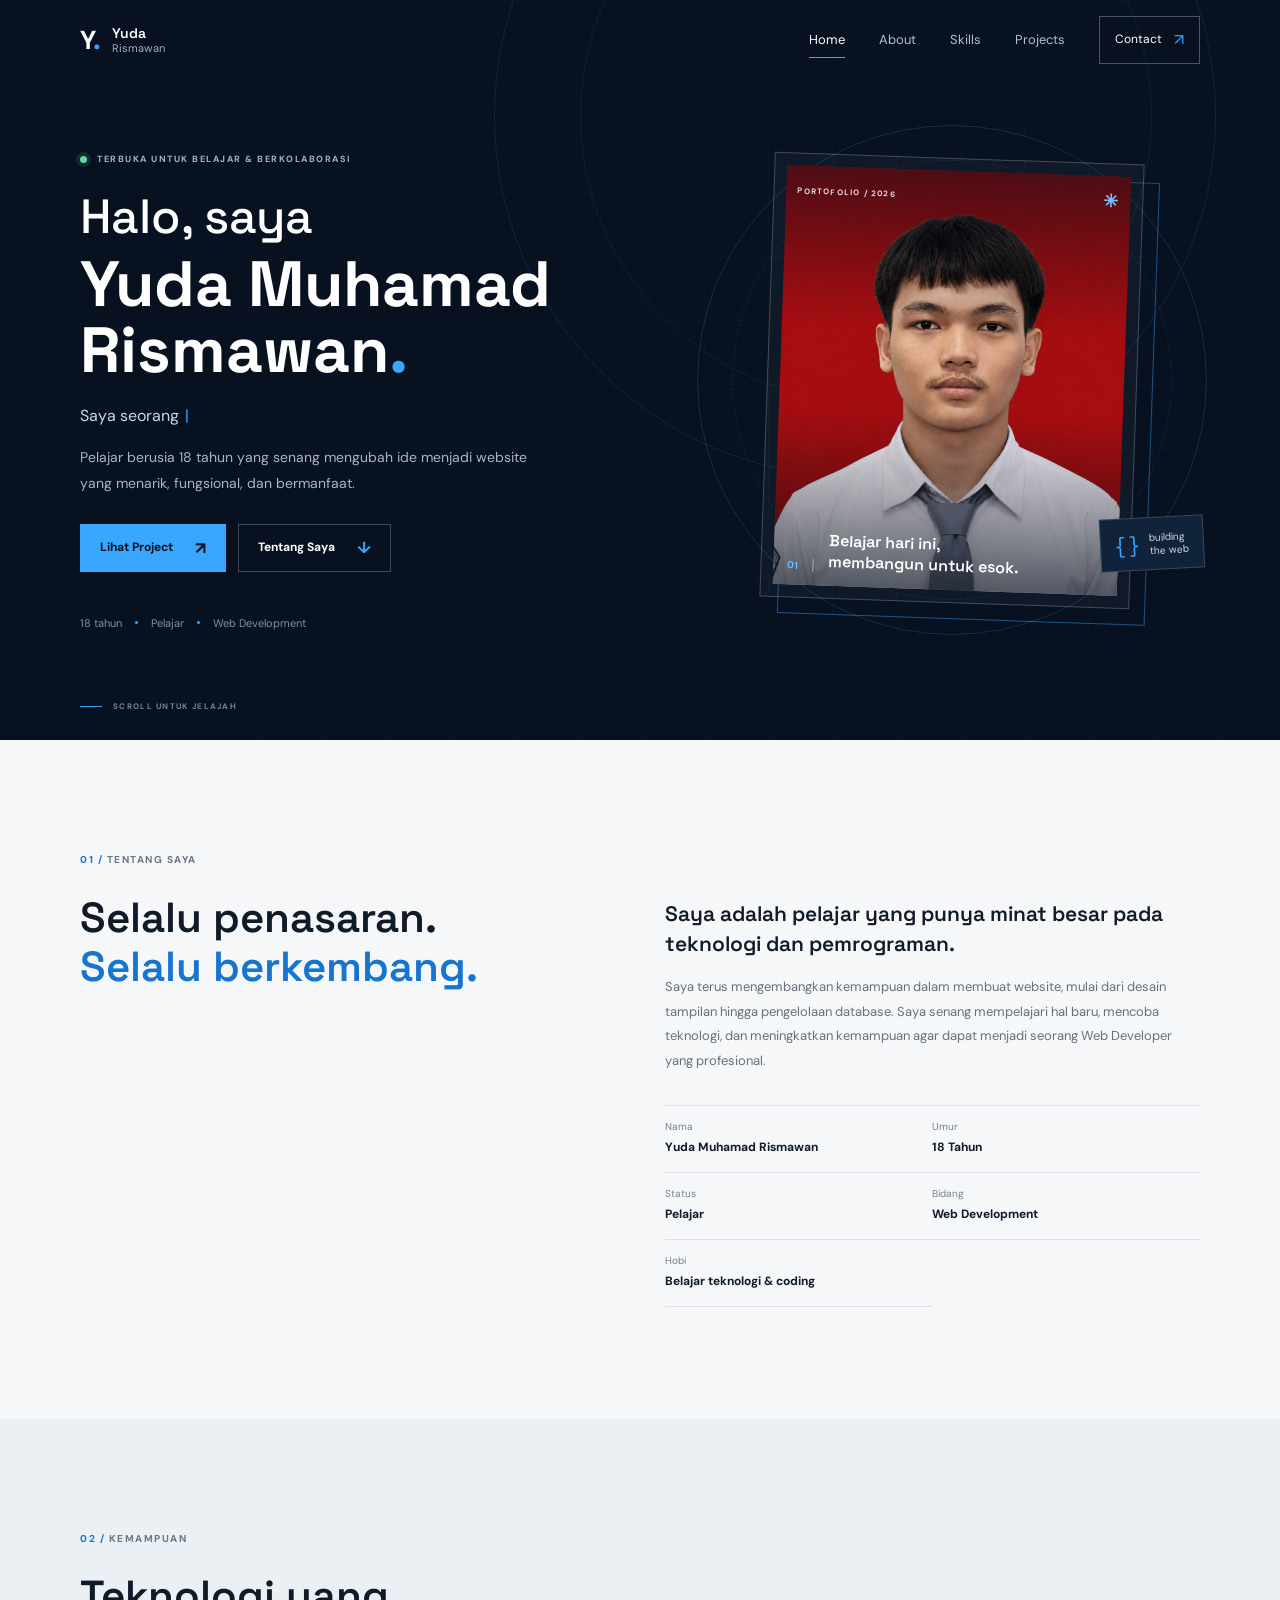
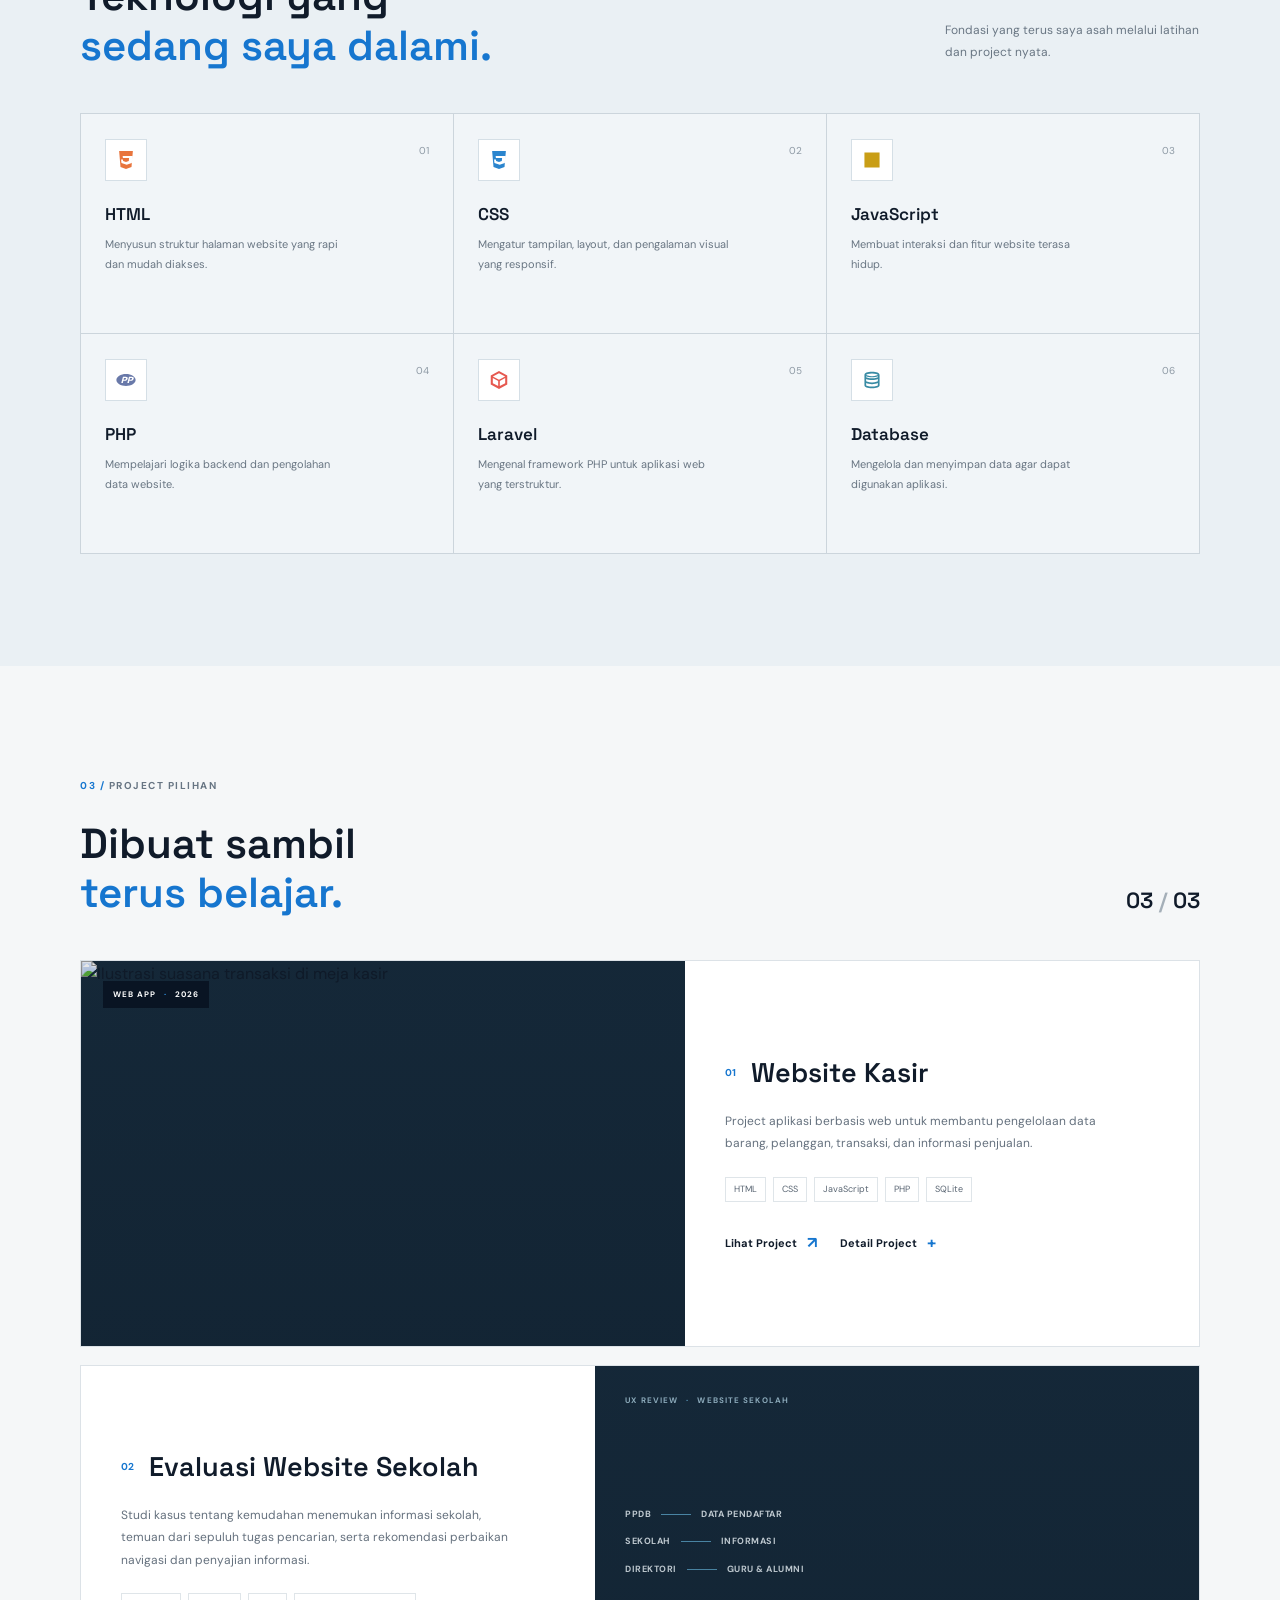
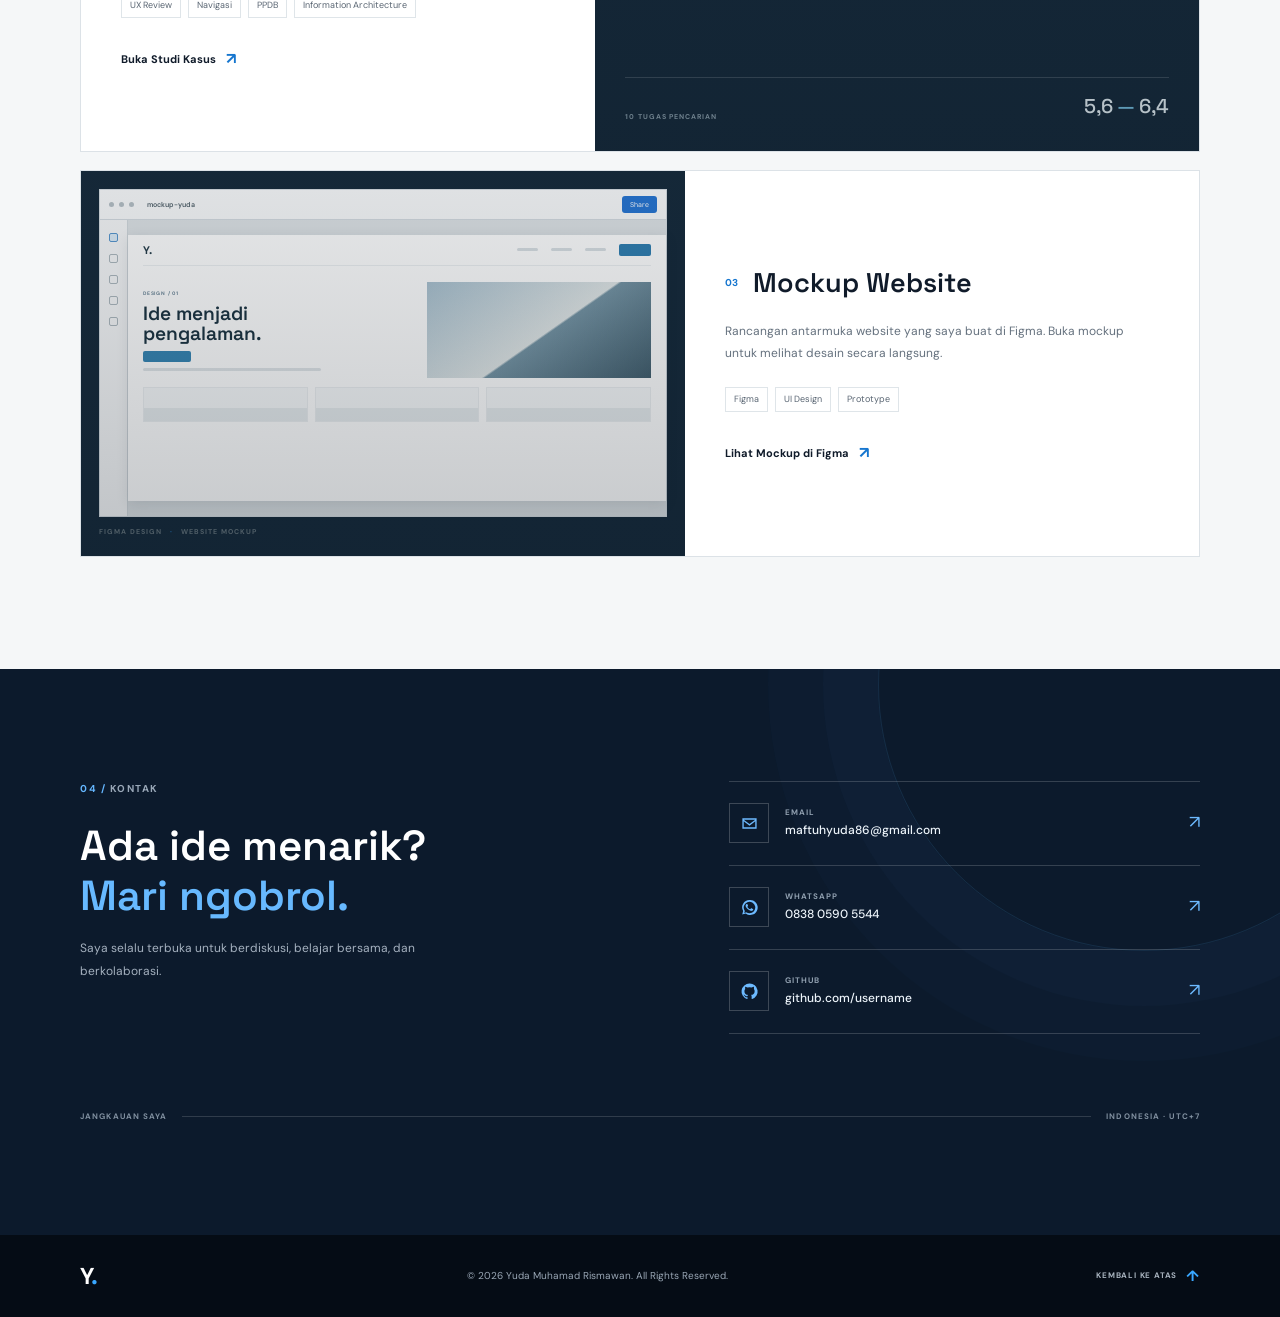
==== index.html @ b93cf432 "Add files via upload" ====
<!doctype html>
<html lang="id">
<head>
  <meta charset="utf-8">
  <meta name="viewport" content="width=device-width, initial-scale=1">
  <meta name="theme-color" content="#07111f">
  <meta name="description" content="Portofolio Yuda Muhamad Rismawan, pelajar dan junior web developer yang sedang berkembang di bidang web development.">
  <title>Yuda Muhamad Rismawan — Junior Web Developer</title>
  <link rel="preconnect" href="https://fonts.googleapis.com">
  <link rel="preconnect" href="https://fonts.gstatic.com" crossorigin>
  <link href="https://fonts.googleapis.com/css2?family=DM+Sans:wght@400;500;600;700&family=Space+Grotesk:wght@400;500;600;700&display=swap" rel="stylesheet">
  <link rel="stylesheet" href="style.css">
  <script src="script.js" defer></script>
</head>
<body>
  <header class="site-header" id="top">
    <nav class="nav shell" aria-label="Navigasi utama">
      <a class="brand" href="#home" aria-label="Yuda, ke halaman Home">
        <span class="brand-mark">Y<span>.</span></span>
        <span class="brand-name">Yuda<span>Rismawan</span></span>
      </a>
      <button class="menu-toggle" type="button" aria-label="Buka menu navigasi" aria-expanded="false" aria-controls="nav-links">
        <span></span><span></span>
      </button>
      <div class="nav-links" id="nav-links">
        <a class="nav-link is-active" href="#home">Home</a>
        <a class="nav-link" href="#about">About</a>
        <a class="nav-link" href="#skills">Skills</a>
        <a class="nav-link" href="#projects">Projects</a>
        <a class="nav-contact" href="#contact">Contact <span aria-hidden="true">↗</span></a>
      </div>
    </nav>
  </header>

  <main>
    <section class="hero" id="home" aria-labelledby="hero-title">
      <div class="hero-grid" aria-hidden="true"></div>
      <div class="hero-inner shell">
        <div class="hero-copy" data-reveal>
          <p class="eyebrow hero-eyebrow"><span class="availability-dot"></span> TERBUKA UNTUK BELAJAR & BERKOLABORASI</p>
          <h1 id="hero-title">Halo, saya<br><span class="hero-name">Yuda Muhamad<br>Rismawan<span class="name-period">.</span></span></h1>
          <p class="hero-role"><span class="role-prefix">Saya seorang</span> <span class="typed-role" aria-live="polite">Student</span><span class="typing-cursor" aria-hidden="true">|</span></p>
          <p class="hero-description">Pelajar berusia 18 tahun yang senang mengubah ide menjadi website yang menarik, fungsional, dan bermanfaat.</p>
          <div class="hero-actions">
            <a class="button button-primary" href="#projects">Lihat Project <span aria-hidden="true">↗</span></a>
            <a class="button button-quiet" href="#about">Tentang Saya <span aria-hidden="true">↓</span></a>
          </div>
          <div class="hero-meta">
            <span>18 tahun</span><span class="meta-divider"></span><span>Pelajar</span><span class="meta-divider"></span><span>Web Development</span>
          </div>
        </div>
        <div class="hero-visual" data-reveal data-reveal-delay="150">
          <div class="portrait-frame">
            <div class="portrait-topline"><span>PORTOFOLIO / 2026</span><span class="portrait-cross" aria-hidden="true">✳</span></div>
            <img class="portrait-image" src="ftoporto.jpeg" alt="Foto Yuda Muhamad Rismawan" fetchpriority="high">
            <div class="portrait-caption"><span class="caption-index">01</span><span>Belajar hari ini,<br>membangun untuk esok.</span></div>
          </div>
          <div class="floating-label"><span class="label-icon" aria-hidden="true">{ }</span><span>building<br>the web</span></div>
          <div class="visual-orbit orbit-one" aria-hidden="true"></div>
          <div class="visual-orbit orbit-two" aria-hidden="true"></div>
        </div>
      </div>
      <a class="scroll-cue" href="#about"><span></span> SCROLL UNTUK JELAJAH</a>
    </section>

    <section class="about section-pad" id="about" aria-labelledby="about-title">
      <div class="shell about-layout">
        <div class="section-heading" data-reveal>
          <p class="eyebrow"><span class="section-index">01 /</span> TENTANG SAYA</p>
          <h2 id="about-title">Selalu penasaran.<br><span>Selalu berkembang.</span></h2>
        </div>
        <div class="about-content" data-reveal data-reveal-delay="100">
          <p class="about-lead">Saya adalah pelajar yang punya minat besar pada teknologi dan pemrograman.</p>
          <p class="body-copy">Saya terus mengembangkan kemampuan dalam membuat website, mulai dari desain tampilan hingga pengelolaan database. Saya senang mempelajari hal baru, mencoba teknologi, dan meningkatkan kemampuan agar dapat menjadi seorang Web Developer yang profesional.</p>
          <dl class="profile-facts">
            <div><dt>Nama</dt><dd>Yuda Muhamad Rismawan</dd></div>
            <div><dt>Umur</dt><dd>18 Tahun</dd></div>
            <div><dt>Status</dt><dd>Pelajar</dd></div>
            <div><dt>Bidang</dt><dd>Web Development</dd></div>
            <div><dt>Hobi</dt><dd>Belajar teknologi &amp; coding</dd></div>
          </dl>
        </div>
      </div>
    </section>

    <section class="skills section-pad" id="skills" aria-labelledby="skills-title">
      <div class="shell">
        <div class="section-heading skills-heading" data-reveal>
          <div>
            <p class="eyebrow"><span class="section-index">02 /</span> KEMAMPUAN</p>
            <h2 id="skills-title">Teknologi yang<br><span>sedang saya dalami.</span></h2>
          </div>
          <p class="heading-aside">Fondasi yang terus saya asah melalui latihan dan project nyata.</p>
        </div>
        <div class="skills-grid">
          <article class="skill-item" data-reveal>
            <span class="skill-icon icon-html" aria-hidden="true"><svg viewBox="0 0 32 32"><path d="M6 3h20l-2 23-8 3-8-3L6 3Zm5 6 .5 4h9l-.4 4.5-4.1 1.4-4.2-1.4-.3-2.3H8.8l.6 5.3 7.6 2.5 7.4-2.5L25.5 10H11Z"/></svg></span>
            <span class="skill-number">01</span><h3>HTML</h3><p>Menyusun struktur halaman website yang rapi dan mudah diakses.</p>
          </article>
          <article class="skill-item" data-reveal data-reveal-delay="60">
            <span class="skill-icon icon-css" aria-hidden="true"><svg viewBox="0 0 32 32"><path d="M6 3h20l-2 23-8 3-8-3L6 3Zm5 6 .5 4h9l-.4 4.5-4.1 1.4-4.2-1.4-.3-2.3H8.8l.6 5.3 7.6 2.5 7.4-2.5L25.5 10H11Z"/></svg></span>
            <span class="skill-number">02</span><h3>CSS</h3><p>Mengatur tampilan, layout, dan pengalaman visual yang responsif.</p>
          </article>
          <article class="skill-item" data-reveal data-reveal-delay="120">
            <span class="skill-icon icon-js" aria-hidden="true"><svg viewBox="0 0 32 32"><path d="M5 5h22v22H5V5Zm12.3 17.1c.5.9 1.2 1.5 2.4 1.5 1 0 1.6-.5 1.6-1.2 0-.8-.6-1.1-1.7-1.6l-.6-.3c-1.8-.8-3-1.8-3-3.9 0-1.9 1.5-3.4 3.8-3.4 1.7 0 2.9.6 3.8 2.2l-2.1 1.3c-.5-.8-.9-1.1-1.7-1.1-.7 0-1.2.5-1.2 1.1 0 .7.4 1 1.4 1.5l.6.3c2.1.9 3.3 1.9 3.3 4 0 2.3-1.8 3.6-4.2 3.6-2.4 0-3.9-1.1-4.7-2.7l2.3-1.3ZM8 22c.5.9 1 1.6 2.1 1.6.9 0 1.5-.4 1.5-1.9v-8.4h2.8v8.4c0 2.9-1.7 4.2-4.2 4.2-2.2 0-3.5-1.1-4.2-2.5L8 22Z"/></svg></span>
            <span class="skill-number">03</span><h3>JavaScript</h3><p>Membuat interaksi dan fitur website terasa hidup.</p>
          </article>
          <article class="skill-item" data-reveal>
            <span class="skill-icon icon-php" aria-hidden="true"><svg viewBox="0 0 32 32"><path d="M2 16c0-4.8 6.3-8.7 14-8.7S30 11.2 30 16s-6.3 8.7-14 8.7S2 20.8 2 16Zm7.1 4.2h2.4l.6-3.1h2.1c2.4 0 3.8-1.3 4.2-3.1.4-1.8-.5-2.8-2.8-2.8h-4L9.1 20.2Zm5.6-7.1c1.1 0 1.5.4 1.3 1.2-.2.9-.8 1.3-1.9 1.3h-1.6l.5-2.5h1.7Zm3.2 7.1h2.4l.6-3.1h2.1c2.4 0 3.8-1.3 4.2-3.1.4-1.8-.5-2.8-2.8-2.8h-4l-2.5 9Zm5.6-7.1c1.1 0 1.5.4 1.3 1.2-.2.9-.8 1.3-1.9 1.3h-1.6l.5-2.5h1.7Z"/></svg></span>
            <span class="skill-number">04</span><h3>PHP</h3><p>Mempelajari logika backend dan pengolahan data website.</p>
          </article>
          <article class="skill-item" data-reveal data-reveal-delay="60">
            <span class="skill-icon icon-laravel" aria-hidden="true"><svg viewBox="0 0 32 32"><path d="M16 3 28 9.5v13L16 29 4 22.5v-13L16 3Zm0 3.1-8.9 4.8 8.9 4.8 8.9-4.8L16 6.1Zm-9 7v7.5l7.8 4.3v-7.5L7 13.1Zm10.2 11.8 7.8-4.3v-7.5l-7.8 4.3v7.5Z"/></svg></span>
            <span class="skill-number">05</span><h3>Laravel</h3><p>Mengenal framework PHP untuk aplikasi web yang terstruktur.</p>
          </article>
          <article class="skill-item" data-reveal data-reveal-delay="120">
            <span class="skill-icon icon-db" aria-hidden="true"><svg viewBox="0 0 32 32"><path d="M16 4c-6.6 0-11 1.8-11 4.5v15c0 2.7 4.4 4.5 11 4.5s11-1.8 11-4.5v-15C27 5.8 22.6 4 16 4Zm0 2.5c5.2 0 8.2 1.3 8.5 2-.3.7-3.3 2-8.5 2s-8.2-1.3-8.5-2c.3-.7 3.3-2 8.5-2Zm0 19c-5.2 0-8.5-1.4-8.5-2v-3c2 1 5.2 1.5 8.5 1.5s6.5-.5 8.5-1.5v3c0 .6-3.3 2-8.5 2Zm0-6c-5.2 0-8.5-1.4-8.5-2v-3c2 1 5.2 1.5 8.5 1.5s6.5-.5 8.5-1.5v3c0 .6-3.3 2-8.5 2Zm0-6c-5.2 0-8.5-1.4-8.5-2v-1c2 1 5.2 1.5 8.5 1.5s6.5-.5 8.5-1.5v1c0 .6-3.3 2-8.5 2Z"/></svg></span>
            <span class="skill-number">06</span><h3>Database</h3><p>Mengelola dan menyimpan data agar dapat digunakan aplikasi.</p>
          </article>
        </div>
      </div>
    </section>

    <section class="projects section-pad" id="projects" aria-labelledby="projects-title">
      <div class="shell">
        <div class="section-heading projects-heading" data-reveal>
          <div>
            <p class="eyebrow"><span class="section-index">03 /</span> PROJECT PILIHAN</p>
            <h2 id="projects-title">Dibuat sambil<br><span>terus belajar.</span></h2>
          </div>
          <span class="project-count">03 <span>/</span> 03</span>
        </div>
        <article class="project-feature" data-reveal>
          <div class="project-image-wrap">
            <img src="https://images.unsplash.com/photo-1556742049-0cfed4f6a45d?auto=format&amp;fit=crop&amp;w=1200&amp;q=85" alt="Ilustrasi suasana transaksi di meja kasir" loading="lazy">
            <span class="project-image-label">WEB APP <span>·</span> 2026</span>
          </div>
          <div class="project-info">
            <div class="project-title-line"><span class="project-index">01</span><h3>Website Kasir</h3></div>
            <p>Project aplikasi berbasis web untuk membantu pengelolaan data barang, pelanggan, transaksi, dan informasi penjualan.</p>
            <ul class="tag-list" aria-label="Teknologi yang digunakan">
              <li>HTML</li><li>CSS</li><li>JavaScript</li><li>PHP</li><li>SQLite</li>
            </ul>
            <div class="project-actions">
              <a class="text-link" href="kasir/index.html">Lihat Project <span aria-hidden="true">↗</span></a>
              <button class="text-link detail-trigger" type="button" aria-haspopup="dialog">Detail Project <span aria-hidden="true">+</span></button>
            </div>
          </div>
        </article>
        <article class="project-feature case-study-feature" data-reveal>
          <div class="project-image-wrap case-study-cover" role="img" aria-label="Ringkasan visual evaluasi website sekolah: sepuluh tugas dan rentang skor 5,6 sampai 6,4">
            <span class="study-cover-kicker">UX REVIEW <i>·</i> WEBSITE SEKOLAH</span>
            <div class="study-cover-routes"><span>PPDB <i></i> DATA PENDAFTAR</span><span>SEKOLAH <i></i> INFORMASI</span><span>DIREKTORI <i></i> GURU &amp; ALUMNI</span></div>
            <div class="study-cover-score"><span>10 TUGAS PENCARIAN</span><strong>5,6 <i>—</i> 6,4</strong></div>
          </div>
          <div class="project-info">
            <div class="project-title-line"><span class="project-index">02</span><h3>Evaluasi Website Sekolah</h3></div>
            <p>Studi kasus tentang kemudahan menemukan informasi sekolah, temuan dari sepuluh tugas pencarian, serta rekomendasi perbaikan navigasi dan penyajian informasi.</p>
            <ul class="tag-list" aria-label="Topik studi kasus">
              <li>UX Review</li><li>Navigasi</li><li>PPDB</li><li>Information Architecture</li>
            </ul>
            <div class="project-actions">
              <a class="text-link" href="case-study.html">Buka Studi Kasus <span aria-hidden="true">↗</span></a>
            </div>
          </div>
        </article>
        <article class="project-feature figma-project-feature" data-reveal>
          <div class="project-image-wrap figma-project-cover" role="img" aria-label="Pratinjau visual mockup antarmuka di Figma">
            <div class="figma-window-bar"><span></span><span></span><span></span><b>mockup-yuda</b><i>Share</i></div>
            <div class="figma-canvas">
              <div class="figma-side-rail"><span></span><span></span><span></span><span></span><span></span></div>
              <div class="figma-artboard"><div class="mockup-nav"><b>Y.</b><span></span><span></span><span></span><i></i></div><div class="mockup-hero"><div><small>DESIGN / 01</small><strong>Ide menjadi<br>pengalaman.</strong><i></i><span></span></div><div class="mockup-portrait"></div></div><div class="mockup-cards"><i></i><i></i><i></i></div></div>
            </div>
            <span class="figma-cover-label">FIGMA DESIGN <i>·</i> WEBSITE MOCKUP</span>
          </div>
          <div class="project-info">
            <div class="project-title-line"><span class="project-index">03</span><h3>Mockup Website</h3></div>
            <p>Rancangan antarmuka website yang saya buat di Figma. Buka mockup untuk melihat desain secara langsung.</p>
            <ul class="tag-list" aria-label="Tools project">
              <li>Figma</li><li>UI Design</li><li>Prototype</li>
            </ul>
            <div class="project-actions">
              <a class="text-link" href="https://www.figma.com/design/9gfjhnZruHwutriwpT872J/mockup-yuda?node-id=0-1&amp;m=dev&amp;t=o5ZyMCiv6JbD2y4I-1" target="_blank" rel="noopener noreferrer">Lihat Mockup di Figma <span aria-hidden="true">↗</span></a>
            </div>
          </div>
        </article>
      </div>
    </section>

    <section class="contact section-pad" id="contact" aria-labelledby="contact-title">
      <div class="shell contact-layout">
        <div class="contact-copy" data-reveal>
          <p class="eyebrow"><span class="section-index">04 /</span> KONTAK</p>
          <h2 id="contact-title">Ada ide menarik?<br><span>Mari ngobrol.</span></h2>
          <p>Saya selalu terbuka untuk berdiskusi, belajar bersama, dan berkolaborasi.</p>
        </div>
        <div class="contact-list" data-reveal data-reveal-delay="100">
          <a class="contact-item" href="mailto:maftuhyuda86@gmail.com">
            <span class="contact-icon" aria-hidden="true"><svg viewBox="0 0 24 24"><path d="M3 5.5h18v13H3v-13Zm1.7 1.7 7.3 5.5 7.3-5.5H4.7Zm14.6 9.6v-7.5L12 14.8l-7.3-5.5v7.5h14.6Z"/></svg></span>
            <span class="contact-label"><small>EMAIL</small><strong>maftuhyuda86@gmail.com</strong></span><span class="contact-arrow" aria-hidden="true">↗</span>
          </a>
          <a class="contact-item" href="https://wa.me/6281234567890" target="_blank" rel="noopener noreferrer">
            <span class="contact-icon" aria-hidden="true"><svg viewBox="0 0 24 24"><path d="M12 2.5a9.3 9.3 0 0 0-8 14l-1.2 4.3 4.4-1.2A9.5 9.5 0 1 0 12 2.5Zm0 16.8c-1.3 0-2.6-.3-3.7-1l-.3-.2-2.6.7.7-2.5-.2-.3a7.3 7.3 0 1 1 6.1 3.3Zm4-5.5c-.2-.1-1.4-.7-1.6-.8-.2-.1-.4-.1-.5.1-.2.2-.6.8-.8.9-.1.2-.3.2-.5.1-.2-.1-1-.4-1.9-1.2-.7-.6-1.2-1.4-1.3-1.6-.1-.2 0-.3.1-.5l.4-.4.2-.4v-.4l-.7-1.7c-.2-.5-.4-.4-.5-.4h-.4c-.2 0-.4.1-.6.3s-.8.8-.8 1.9.8 2.2 1 2.4c.1.2 1.6 2.5 3.9 3.5.6.3 1 .4 1.4.5.6.2 1.1.2 1.5.1.5-.1 1.4-.6 1.6-1.1.2-.5.2-1 .2-1.1-.1 0-.3-.1-.5-.2Z"/></svg></span>
            <span class="contact-label"><small>WHATSAPP</small><strong>0838 0590 5544</strong></span><span class="contact-arrow" aria-hidden="true">↗</span>
          </a>
          <a class="contact-item" href="https://github.com/username" target="_blank" rel="noopener noreferrer">
            <span class="contact-icon" aria-hidden="true"><svg viewBox="0 0 24 24"><path d="M12 2a10 10 0 0 0-3.2 19.5c.5.1.7-.2.7-.5v-1.8c-2.8.6-3.4-1.2-3.4-1.2-.5-1.1-1.1-1.4-1.1-1.4-.9-.6.1-.6.1-.6 1 .1 1.5 1 1.5 1 .9 1.5 2.3 1.1 2.9.8.1-.7.4-1.1.6-1.4-2.2-.3-4.5-1.1-4.5-5a3.9 3.9 0 0 1 1-2.7 3.6 3.6 0 0 1 .1-2.7s.8-.3 2.8 1a9.7 9.7 0 0 1 5.1 0c2-1.3 2.8-1 2.8-1 .6 1.4.2 2.5.1 2.7a3.9 3.9 0 0 1 1 2.7c0 3.9-2.3 4.7-4.5 5 .4.3.7 1 .7 1.9V21c0 .3.2.6.7.5A10 10 0 0 0 12 2Z"/></svg></span>
            <span class="contact-label"><small>GITHUB</small><strong>github.com/username</strong></span><span class="contact-arrow" aria-hidden="true">↗</span>
          </a>
        </div>
      </div>
      <div class="contact-bottom shell"><span>JANGKAUAN SAYA</span><span class="contact-line"></span><span>INDONESIA · UTC+7</span></div>
    </section>
  </main>

  <footer class="site-footer">
    <div class="shell footer-inner"><a class="footer-brand" href="#home">Y<span>.</span></a><p>© 2026 Yuda Muhamad Rismawan. All Rights Reserved.</p><a class="footer-top" href="#top">KEMBALI KE ATAS <span aria-hidden="true">↑</span></a></div>
  </footer>

  <button class="back-to-top" type="button" aria-label="Kembali ke atas"><span aria-hidden="true">↑</span></button>

  <dialog class="project-dialog" aria-labelledby="dialog-title">
    <button class="dialog-close" type="button" aria-label="Tutup detail project">×</button>
    <p class="eyebrow"><span class="section-index">PROJECT / 01</span></p>
    <h2 id="dialog-title">Website Kasir</h2>
    <p>Aplikasi kasir berbasis web yang dirancang untuk mempermudah pencatatan barang, pelanggan, dan transaksi penjualan dalam satu tempat.</p>
    <dl class="dialog-facts"><div><dt>Peran</dt><dd>Perancangan &amp; pengembangan</dd></div><div><dt>Teknologi</dt><dd>HTML, CSS, JavaScript, PHP, SQLite</dd></div><div><dt>Status</dt><dd>Project pembelajaran</dd></div></dl>
    <a class="button button-primary" href="kasir/index.html">Buka Website <span aria-hidden="true">↗</span></a>
  </dialog>
</body>
</html>
---- style.css ----
:root {
  color-scheme: light;
  --ink: #101b2a;
  --navy: #07111f;
  --navy-soft: #0c1a2c;
  --blue: #39a7ff;
  --blue-deep: #1676cf;
  --paper: #f5f7f8;
  --white: #ffffff;
  --muted: #74808d;
  --line: #dce2e7;
  --display: "Space Grotesk", "Trebuchet MS", sans-serif;
  --body: "DM Sans", "Segoe UI", sans-serif;
}

* { box-sizing: border-box; }
html { scroll-behavior: smooth; scroll-padding-top: 84px; }
body { margin: 0; background: var(--paper); color: var(--ink); font-family: var(--body); font-size: 16px; line-height: 1.65; -webkit-font-smoothing: antialiased; }
body.menu-open { overflow: hidden; }
button, a { font: inherit; }
a { color: inherit; text-decoration: none; }
button { color: inherit; }
img { display: block; max-width: 100%; }
.shell { width: min(1120px, calc(100% - 64px)); margin-inline: auto; }
.section-pad { padding: 112px 0; }

.site-header { position: fixed; z-index: 20; inset: 0 0 auto; color: var(--white); transition: background .3s ease, box-shadow .3s ease, backdrop-filter .3s ease; }
.site-header.is-scrolled { background: rgba(7, 17, 31, .94); box-shadow: 0 1px 0 rgba(255,255,255,.08); backdrop-filter: blur(14px); }
.nav { height: 80px; display: flex; align-items: center; justify-content: space-between; }
.brand { display: inline-flex; align-items: center; gap: 11px; }
.brand-mark, .footer-brand { font-family: var(--display); font-size: 26px; font-weight: 700; line-height: 1; }
.brand-mark span, .footer-brand span { color: var(--blue); }
.brand-name { display: grid; font-family: var(--display); font-size: 14px; font-weight: 600; line-height: 1.2; }
.brand-name span { color: #a4afbd; font-family: var(--body); font-size: 11px; font-weight: 400; }
.nav-links { display: flex; align-items: center; gap: 34px; }
.nav-link { position: relative; color: #b6c0cc; font-size: 13px; transition: color .2s ease; }
.nav-link::after { position: absolute; right: 0; bottom: -7px; left: 0; height: 1px; background: var(--blue); content: ""; transform: scaleX(0); transform-origin: left; transition: transform .25s ease; }
.nav-link:hover, .nav-link.is-active { color: var(--white); }
.nav-link:hover::after, .nav-link.is-active::after { transform: scaleX(1); }
.nav-contact { display: inline-flex; align-items: center; gap: 12px; padding: 10px 15px; border: 1px solid rgba(255,255,255,.28); font-size: 12px; transition: background .2s ease, border-color .2s ease; }
.nav-contact span { color: var(--blue); font-size: 16px; }
.nav-contact:hover { border-color: var(--blue); background: rgba(57,167,255,.1); }
.menu-toggle { display: none; }

.hero { position: relative; min-height: 740px; overflow: hidden; background: var(--navy); color: var(--white); }
.hero::before { position: absolute; top: -245px; right: 5%; width: 720px; height: 720px; border: 1px solid rgba(81,160,222,.13); border-radius: 50%; content: ""; }
.hero::after { position: absolute; top: -170px; right: 10%; width: 570px; height: 570px; border: 1px solid rgba(81,160,222,.1); border-radius: 50%; content: ""; }
.hero-grid { position: absolute; inset: 0; opacity: .14; background-image: linear-gradient(rgba(146,177,204,.18) 1px, transparent 1px), linear-gradient(90deg, rgba(146,177,204,.18) 1px, transparent 1px); background-size: 64px 64px; mask-image: linear-gradient(90deg, transparent, #000 62%); }
.hero-inner { position: relative; z-index: 1; display: grid; min-height: 740px; grid-template-columns: 1.08fr .92fr; align-items: center; gap: 40px; padding-top: 80px; padding-bottom: 60px; }
.hero-copy { position: relative; z-index: 2; padding-top: 24px; }
.eyebrow { margin: 0 0 24px; color: #677583; font-size: 10px; font-weight: 700; letter-spacing: 1.5px; }
.hero-eyebrow { display: flex; align-items: center; gap: 10px; color: #a7b3c1; font-size: 9px; }
.availability-dot { width: 7px; height: 7px; border-radius: 50%; background: #64d5a5; box-shadow: 0 0 0 4px rgba(100,213,165,.13); }
h1, h2, h3, p { margin-top: 0; }
h1, h2, h3 { font-family: var(--display); }
.hero h1 { margin-bottom: 19px; font-size: 48px; font-weight: 500; line-height: 1.1; }
.hero-name { display: inline-block; margin-top: 7px; font-size: 64px; font-weight: 700; letter-spacing: 0; line-height: 1.04; }
.name-period { color: var(--blue); }
.hero-role { margin-bottom: 16px; color: #ccd7e2; font-size: 16px; }
.typed-role { color: #6bbaff; font-weight: 600; }
.typing-cursor { margin-left: 2px; color: var(--blue); animation: blink .8s step-end infinite; }
@keyframes blink { 50% { opacity: 0; } }
.hero-description { max-width: 470px; margin-bottom: 27px; color: #a9b5c3; font-size: 14px; line-height: 1.85; }
.hero-actions { display: flex; flex-wrap: wrap; gap: 12px; }
.button { display: inline-flex; min-height: 48px; align-items: center; justify-content: center; gap: 22px; padding: 0 19px; border: 1px solid transparent; font-size: 12px; font-weight: 700; transition: transform .2s ease, background .2s ease, border-color .2s ease; }
.button:hover { transform: translateY(-3px); }
.button-primary { background: var(--blue); color: #07111f; }
.button-primary:hover { background: #6dbdff; }
.button-primary span { font-size: 17px; }
.button-quiet { border-color: rgba(255,255,255,.23); color: var(--white); }
.button-quiet:hover { border-color: var(--blue); background: rgba(57,167,255,.08); }
.button-quiet span { color: var(--blue); font-size: 16px; }
.hero-meta { display: flex; flex-wrap: wrap; align-items: center; gap: 13px; margin-top: 42px; color: #8290a0; font-size: 11px; }
.meta-divider { width: 3px; height: 3px; border-radius: 50%; background: var(--blue); }
.hero-visual { position: relative; display: grid; min-height: 520px; place-items: center; }
.portrait-frame { position: relative; z-index: 1; width: min(370px, 85%); height: 445px; padding: 12px; border: 1px solid rgba(255,255,255,.22); background: rgba(255,255,255,.035); transform: rotate(2deg); }
.portrait-frame::after { position: absolute; z-index: -1; top: 17px; right: -17px; bottom: -17px; left: 17px; border: 1px solid rgba(57,167,255,.46); content: ""; }
.portrait-topline { position: absolute; z-index: 2; top: 23px; right: 23px; left: 23px; display: flex; align-items: center; justify-content: space-between; color: rgba(255,255,255,.84); font-size: 8px; font-weight: 700; letter-spacing: 1.2px; }
.portrait-cross { color: #77c1ff; font-size: 18px; }
.portrait-image { width: 100%; height: 100%; object-fit: cover; object-position: center 38%; filter: saturate(.75); }
.portrait-frame::before { position: absolute; z-index: 1; inset: 12px; background: linear-gradient(180deg, rgba(4,12,22,.55), transparent 38%, transparent 58%, rgba(4,12,22,.65)); content: ""; pointer-events: none; }
.portrait-caption { position: absolute; z-index: 2; right: 26px; bottom: 25px; left: 26px; display: flex; align-items: flex-end; gap: 15px; color: var(--white); font-family: var(--display); font-size: 16px; font-weight: 600; line-height: 1.35; }
.caption-index { padding-right: 14px; border-right: 1px solid rgba(255,255,255,.5); color: #73c0ff; font-family: var(--body); font-size: 10px; }
.floating-label { position: absolute; z-index: 3; right: -4px; bottom: 70px; display: flex; align-items: center; gap: 10px; padding: 12px 15px; border: 1px solid rgba(255,255,255,.17); background: #10233a; color: #cfdae6; font-size: 10px; line-height: 1.3; transform: rotate(-3deg); }
.label-icon { color: var(--blue); font-family: var(--display); font-size: 21px; }
.visual-orbit { position: absolute; border: 1px solid rgba(73,154,220,.2); border-radius: 50%; }
.orbit-one { width: 510px; height: 510px; }
.orbit-two { width: 440px; height: 440px; border-style: dashed; opacity: .7; }
.scroll-cue { position: absolute; z-index: 2; bottom: 27px; left: max(32px, calc((100% - 1120px) / 2)); display: flex; align-items: center; gap: 11px; color: #778697; font-size: 8px; font-weight: 700; letter-spacing: 1.3px; }
.scroll-cue span { width: 22px; height: 1px; background: var(--blue); }

.about { background: var(--paper); }
.about-layout { display: grid; grid-template-columns: .95fr 1.05fr; gap: 100px; }
.section-index { color: var(--blue-deep); }
.section-heading h2, .contact-copy h2 { margin: 0; font-size: 42px; font-weight: 600; line-height: 1.18; }
.section-heading h2 span, .contact-copy h2 span { color: var(--blue-deep); }
.about-content { padding-top: 47px; }
.about-lead { max-width: 520px; margin-bottom: 15px; font-family: var(--display); font-size: 21px; font-weight: 600; line-height: 1.45; }
.body-copy { max-width: 570px; margin-bottom: 31px; color: #66717d; font-size: 13px; line-height: 1.9; }
.profile-facts { display: grid; grid-template-columns: 1fr 1fr; margin: 0; border-top: 1px solid var(--line); }
.profile-facts div { min-height: 67px; padding: 13px 10px 12px 0; border-bottom: 1px solid var(--line); }
.profile-facts dt, .dialog-facts dt { margin-bottom: 3px; color: var(--muted); font-size: 10px; }
.profile-facts dd, .dialog-facts dd { margin: 0; font-size: 12px; font-weight: 700; }

.skills { background: #eaf0f4; }
.skills-heading { display: flex; align-items: flex-end; justify-content: space-between; gap: 30px; margin-bottom: 43px; }
.heading-aside { max-width: 255px; margin: 0 0 7px; color: #697683; font-size: 12px; line-height: 1.8; }
.skills-grid { display: grid; grid-template-columns: repeat(3, 1fr); border-top: 1px solid #ccd5dc; border-left: 1px solid #ccd5dc; }
.skill-item { position: relative; min-height: 220px; padding: 25px 24px; border-right: 1px solid #ccd5dc; border-bottom: 1px solid #ccd5dc; background: rgba(255,255,255,.34); transition: background .25s ease, transform .25s ease, box-shadow .25s ease; }
.skill-item:hover { z-index: 1; background: var(--white); box-shadow: 0 14px 32px rgba(21,46,68,.09); transform: translateY(-4px); }
.skill-icon { display: grid; width: 42px; height: 42px; place-items: center; margin-bottom: 19px; border: 1px solid #d5dfe6; background: var(--white); }
.skill-icon svg { width: 22px; height: 22px; fill: currentColor; }
.icon-html { color: #e8753d; }.icon-css { color: #2b85ce; }.icon-js { color: #c99e16; }.icon-php { color: #6979a9; }.icon-laravel { color: #e65950; }.icon-db { color: #388ba4; }
.skill-number { position: absolute; top: 29px; right: 24px; color: #8d99a4; font-size: 10px; }
.skill-item h3 { margin-bottom: 7px; font-size: 17px; font-weight: 600; }
.skill-item p { max-width: 250px; margin: 0; color: #697683; font-size: 11px; line-height: 1.75; }

.projects { background: var(--paper); }
.projects-heading { display: flex; align-items: flex-end; justify-content: space-between; margin-bottom: 42px; }
.project-count { color: var(--ink); font-family: var(--display); font-size: 22px; font-weight: 600; }
.project-count span { color: #a4afb8; }
.project-feature { display: grid; grid-template-columns: 1.08fr .92fr; min-height: 385px; border: 1px solid #dce2e7; background: var(--white); }
.project-feature + .project-feature { margin-top: 18px; }
.case-study-feature { grid-template-columns: .92fr 1.08fr; }
.case-study-feature .project-image-wrap { order: 2; }
.case-study-cover { display: flex; flex-direction: column; justify-content: space-between; padding: 28px 30px; background: #112634; color: #f3f7f8; }
.case-study-cover::after { background: linear-gradient(135deg, rgba(28,66,85,.22), rgba(7,17,31,.08)); }
.study-cover-kicker { color: #9cbdce; font-size: 8px; font-weight: 700; letter-spacing: 1.1px; }
.study-cover-kicker i { padding-inline: 5px; color: #70b8dd; font-style: normal; }
.study-cover-routes { display: grid; gap: 13px; }
.study-cover-routes span { display: flex; align-items: center; gap: 10px; color: #e0eaf0; font-size: 9px; font-weight: 700; letter-spacing: .5px; }
.study-cover-routes i { width: 30px; height: 1px; background: #5599bb; }
.study-cover-score { display: flex; align-items: flex-end; justify-content: space-between; padding-top: 12px; border-top: 1px solid rgba(255,255,255,.16); }
.study-cover-score > span { color: #8ca0ad; font-size: 7px; font-weight: 700; letter-spacing: .9px; }
.study-cover-score strong { color: #e7f2f7; font-family: var(--display); font-size: 20px; font-weight: 500; }
.study-cover-score i { color: #75bfdf; font-style: normal; }
.figma-project-feature { grid-template-columns: 1.08fr .92fr; }
.figma-project-cover { display: flex; flex-direction: column; padding: 18px; background: #e9edf0; }
.figma-window-bar { display: flex; height: 30px; flex: 0 0 30px; align-items: center; gap: 5px; padding: 0 9px; border: 1px solid #d5dce1; border-bottom: 0; background: #f9fafb; }
.figma-window-bar > span { width: 5px; height: 5px; border-radius: 50%; background: #b6c0c6; }
.figma-window-bar b { margin-left: 8px; color: #53636c; font-size: 7px; font-weight: 600; }
.figma-window-bar i { margin-left: auto; padding: 3px 8px; border-radius: 3px; background: #2775d2; color: #fff; font-size: 7px; font-style: normal; }
.figma-canvas { display: flex; min-height: 0; flex: 1; border: 1px solid #d5dce1; background: #dfe4e7; }
.figma-side-rail { display: grid; width: 28px; flex: 0 0 28px; align-content: start; justify-items: center; gap: 12px; padding-top: 13px; border-right: 1px solid #d3dade; background: #f7f8f9; }
.figma-side-rail span { width: 9px; height: 9px; border: 1px solid #aeb9bf; border-radius: 2px; }
.figma-side-rail span:first-child { border-color: #5897cf; background: #dcecf8; }
.figma-artboard { display: grid; min-width: 0; flex: 1; align-content: start; margin: 15px auto; width: min(320px, calc(100% - 35px)); padding: 0 15px 14px; background: #fff; box-shadow: 0 3px 12px rgba(25,41,53,.1); }
.mockup-nav { display: flex; height: 31px; align-items: center; gap: 13px; border-bottom: 1px solid #edf0f2; }
.mockup-nav b { margin-right: auto; color: #263d4a; font-family: var(--display); font-size: 11px; }
.mockup-nav > span { width: 21px; height: 3px; border-radius: 2px; background: #d9e0e4; }
.mockup-nav > i { width: 32px; height: 12px; border-radius: 2px; background: #307fb1; }
.mockup-hero { display: grid; min-height: 121px; grid-template-columns: 1.1fr .9fr; align-items: center; gap: 10px; padding-top: 8px; }
.mockup-hero > div:first-child { display: grid; justify-items: start; gap: 6px; }
.mockup-hero small { color: #678294; font-size: 5px; font-weight: 700; letter-spacing: .8px; }
.mockup-hero strong { color: #1c3442; font-family: var(--display); font-size: clamp(13px, 1.5vw, 21px); font-weight: 600; line-height: 1.05; }
.mockup-hero > div:first-child i { width: 48px; height: 11px; border-radius: 2px; background: #3786b4; }
.mockup-hero > div:first-child span { width: 65%; height: 3px; border-radius: 2px; background: #e1e6e9; }
.mockup-portrait { height: 96px; background: linear-gradient(145deg, #aac2d0, #e2e8e8 53%, #7695a5 54%, #435f6e); }
.mockup-cards { display: grid; grid-template-columns: repeat(3, 1fr); gap: 7px; }
.mockup-cards i { height: 35px; border: 1px solid #edf0f2; background: linear-gradient(180deg, #f8fafb 0 60%, #e8edef 60%); }
.figma-cover-label { padding-top: 9px; color: #64737b; font-size: 7px; font-weight: 700; letter-spacing: 1px; }
.figma-cover-label i { padding-inline: 5px; color: #267ac1; font-style: normal; }
.project-image-wrap { position: relative; min-height: 385px; overflow: hidden; background: #162a3b; }
.project-image-wrap::after { position: absolute; inset: 0; background: linear-gradient(180deg, rgba(8,19,30,.1), rgba(8,19,30,.23)); content: ""; }
.project-image-wrap img { width: 100%; height: 100%; position: absolute; object-fit: cover; transition: transform .6s cubic-bezier(.2,.7,.2,1); }
.project-feature:hover .project-image-wrap img { transform: scale(1.035); }
.project-image-label { position: absolute; z-index: 1; top: 20px; left: 22px; padding: 7px 10px; background: rgba(7,17,31,.82); color: var(--white); font-size: 8px; font-weight: 700; letter-spacing: 1px; }
.project-image-label span { padding-inline: 5px; color: var(--blue); }
.project-info { display: flex; flex-direction: column; justify-content: center; padding: 41px 40px; }
.project-title-line { display: flex; align-items: center; gap: 15px; margin-bottom: 15px; }
.project-index { color: var(--blue-deep); font-size: 10px; font-weight: 700; }
.project-title-line h3 { margin: 0; font-size: 27px; font-weight: 600; }
.project-info > p { max-width: 400px; margin-bottom: 22px; color: #65717e; font-size: 12px; line-height: 1.85; }
.tag-list { display: flex; flex-wrap: wrap; gap: 7px; margin: 0 0 28px; padding: 0; list-style: none; }
.tag-list li { padding: 4px 8px; border: 1px solid #dfe5e9; color: #596572; font-size: 9px; }
.project-actions { display: flex; flex-wrap: wrap; gap: 23px; }
.text-link { display: inline-flex; align-items: center; gap: 10px; padding: 0; border: 0; background: none; color: var(--ink); cursor: pointer; font-size: 11px; font-weight: 700; transition: color .2s ease; }
.text-link span { color: var(--blue-deep); font-size: 16px; transition: transform .2s ease; }
.text-link:hover { color: var(--blue-deep); }
.text-link:hover span { transform: translate(2px, -2px); }

.contact { position: relative; overflow: hidden; background: var(--navy-soft); color: var(--white); }
.contact::after { position: absolute; top: -250px; right: -130px; width: 530px; height: 530px; border: 1px solid rgba(78,154,220,.15); border-radius: 50%; box-shadow: 0 0 0 55px rgba(78,154,220,.025), 0 0 0 110px rgba(78,154,220,.02); content: ""; }
.contact-layout { position: relative; z-index: 1; display: grid; grid-template-columns: 1fr .85fr; gap: 95px; }
.contact .eyebrow { color: #9aa8b8; }
.contact .section-index { color: #65b7ff; }
.contact-copy h2 { margin-bottom: 17px; font-size: 42px; }
.contact-copy h2 span { color: #67b9ff; }
.contact-copy > p:last-child { max-width: 340px; margin: 0; color: #a5b1bf; font-size: 12px; line-height: 1.85; }
.contact-list { border-top: 1px solid rgba(255,255,255,.17); }
.contact-item { display: flex; min-height: 84px; align-items: center; gap: 16px; border-bottom: 1px solid rgba(255,255,255,.17); transition: padding .25s ease, background .25s ease; }
.contact-item:hover { padding-inline: 10px; background: rgba(255,255,255,.035); }
.contact-icon { display: grid; width: 40px; height: 40px; flex: 0 0 40px; place-items: center; border: 1px solid rgba(255,255,255,.2); color: #6dbaff; }
.contact-icon svg { width: 19px; height: 19px; fill: currentColor; }
.contact-label { display: grid; gap: 1px; }
.contact-label small { color: #91a0b0; font-size: 8px; font-weight: 700; letter-spacing: 1px; }
.contact-label strong { color: #edf4fa; font-size: 12px; font-weight: 500; }
.contact-arrow { margin-left: auto; color: #6dbaff; font-size: 18px; transition: transform .2s ease; }
.contact-item:hover .contact-arrow { transform: translate(3px, -3px); }
.contact-bottom { position: relative; z-index: 1; display: flex; align-items: center; gap: 15px; margin-top: 76px; color: #8190a0; font-size: 8px; font-weight: 700; letter-spacing: 1.1px; }
.contact-line { height: 1px; flex: 1; background: rgba(255,255,255,.15); }
.site-footer { background: #050c15; color: #9aa7b5; }
.footer-inner { display: flex; min-height: 82px; align-items: center; justify-content: space-between; gap: 20px; }
.footer-brand { color: var(--white); font-size: 23px; }
.footer-inner p { margin: 0; font-size: 10px; }
.footer-top { display: flex; align-items: center; gap: 9px; color: #aab5c0; font-size: 8px; font-weight: 700; letter-spacing: .8px; }
.footer-top span { color: var(--blue); font-size: 15px; }
.back-to-top { position: fixed; z-index: 15; right: 25px; bottom: 25px; display: grid; width: 42px; height: 42px; place-items: center; border: 1px solid rgba(255,255,255,.24); background: #0c1a2c; color: var(--white); cursor: pointer; opacity: 0; pointer-events: none; transform: translateY(8px); transition: opacity .2s ease, transform .2s ease, background .2s ease; }
.back-to-top.is-visible { opacity: 1; pointer-events: auto; transform: translateY(0); }
.back-to-top:hover { background: var(--blue-deep); }
.back-to-top span { font-size: 19px; }
.project-dialog { width: min(520px, calc(100% - 32px)); padding: 38px; border: 1px solid #dce2e7; background: var(--paper); color: var(--ink); }
.project-dialog::backdrop { background: rgba(3,10,18,.75); backdrop-filter: blur(4px); }
.dialog-close { position: absolute; top: 12px; right: 14px; width: 32px; height: 32px; border: 1px solid #d8e0e6; background: transparent; cursor: pointer; font-size: 21px; line-height: 1; }
.project-dialog .eyebrow { margin-bottom: 11px; }
.project-dialog h2 { margin-bottom: 12px; font-size: 28px; }
.project-dialog > p:not(.eyebrow) { color: #66717d; font-size: 13px; line-height: 1.8; }
.dialog-facts { margin: 23px 0; border-top: 1px solid var(--line); }
.dialog-facts div { padding: 10px 0; border-bottom: 1px solid var(--line); }
.project-dialog .button { min-height: 43px; }

[data-reveal] { opacity: 0; transform: translateY(20px); transition: opacity .7s ease, transform .7s cubic-bezier(.2,.7,.2,1); transition-delay: var(--reveal-delay, 0ms); }
[data-reveal].is-revealed { opacity: 1; transform: translateY(0); }
.js-reduced-motion [data-reveal] { opacity: 1; transform: none; transition: none; }

@media (max-width: 900px) {
  .shell { width: min(100% - 48px, 720px); }
  .hero, .hero-inner { min-height: 680px; }
  .hero-inner { grid-template-columns: 1.1fr .9fr; gap: 20px; }
  .hero h1 { font-size: 39px; }
  .hero-name { font-size: 49px; }
  .hero-visual { min-height: 450px; }
  .portrait-frame { width: min(310px, 90%); height: 385px; }
  .orbit-one { width: 420px; height: 420px; }
  .orbit-two { width: 360px; height: 360px; }
  .floating-label { right: -5px; bottom: 45px; }
  .about-layout { gap: 55px; }
  .section-heading h2, .contact-copy h2 { font-size: 36px; }
  .contact-layout { gap: 55px; }
  .project-info { padding: 31px 27px; }
}

@media (max-width: 680px) {
  html { scroll-padding-top: 68px; }
  .shell { width: calc(100% - 40px); }
  .section-pad { padding: 78px 0; }
  .nav { height: 68px; }
  .menu-toggle { position: relative; z-index: 22; display: grid; width: 42px; height: 42px; align-content: center; justify-items: center; gap: 6px; border: 1px solid rgba(255,255,255,.24); background: transparent; cursor: pointer; }
  .menu-toggle span { display: block; width: 17px; height: 1px; background: var(--white); transition: transform .2s ease; }
  .menu-toggle[aria-expanded="true"] span:first-child { transform: translateY(3.5px) rotate(45deg); }
  .menu-toggle[aria-expanded="true"] span:last-child { transform: translateY(-3.5px) rotate(-45deg); }
  .nav-links { position: fixed; inset: 0; display: flex; flex-direction: column; align-items: stretch; justify-content: center; gap: 0; padding: 70px 34px; background: rgba(7,17,31,.98); opacity: 0; pointer-events: none; transform: translateY(-8px); transition: opacity .2s ease, transform .2s ease; }
  .nav-links.is-open { opacity: 1; pointer-events: auto; transform: translateY(0); }
  .nav-link { padding: 15px 0; border-bottom: 1px solid rgba(255,255,255,.13); color: #e4ecf3; font-family: var(--display); font-size: 24px; }
  .nav-link::after { display: none; }
  .nav-contact { align-self: flex-start; margin-top: 24px; }
  .hero, .hero-inner { min-height: auto; }
  .hero-inner { grid-template-columns: 1fr; gap: 17px; padding-top: 124px; padding-bottom: 72px; }
  .hero-copy { padding-top: 0; }
  .hero-eyebrow { font-size: 8px; letter-spacing: 1px; }
  .hero h1 { font-size: 35px; }
  .hero-name { font-size: 48px; }
  .hero-description { max-width: 430px; font-size: 13px; }
  .hero-meta { gap: 10px; margin-top: 27px; font-size: 10px; }
  .hero-visual { min-height: 380px; margin-top: 5px; }
  .portrait-frame { width: min(285px, 78%); height: 335px; }
  .orbit-one { width: 355px; height: 355px; }
  .orbit-two { width: 300px; height: 300px; }
  .floating-label { right: 2%; bottom: 38px; }
  .scroll-cue { bottom: 20px; left: 20px; font-size: 7px; }
  .about-layout { grid-template-columns: 1fr; gap: 20px; }
  .about-content { padding-top: 0; }
  .section-heading h2, .contact-copy h2 { font-size: 34px; }
  .about-lead { font-size: 19px; }
  .profile-facts { grid-template-columns: 1fr 1fr; }
  .skills-heading { align-items: flex-start; flex-direction: column; gap: 15px; margin-bottom: 30px; }
  .heading-aside { max-width: 360px; }
  .skills-grid { grid-template-columns: repeat(2, 1fr); }
  .skill-item { min-height: 205px; padding: 20px 17px; }
  .skill-number { top: 24px; right: 17px; }
  .projects-heading { align-items: flex-end; margin-bottom: 29px; }
  .project-count { font-size: 17px; }
  .project-feature { grid-template-columns: 1fr; }
  .case-study-feature .project-image-wrap { order: 0; }
  .figma-project-cover { min-height: 260px; }
  .project-image-wrap { min-height: 260px; }
  .project-info { padding: 28px 22px 30px; }
  .project-title-line h3 { font-size: 24px; }
  .contact-layout { grid-template-columns: 1fr; gap: 33px; }
  .contact-bottom { margin-top: 48px; font-size: 7px; }
  .footer-inner { min-height: 100px; flex-wrap: wrap; justify-content: space-between; padding-block: 18px; }
  .footer-inner p { order: 3; width: 100%; font-size: 9px; }
  .project-dialog { padding: 32px 24px; }
}

@media (max-width: 380px) {
  .hero-name { font-size: 42px; }
  .hero h1 { font-size: 31px; }
  .hero-meta { gap: 7px; font-size: 9px; }
  .skills-grid { grid-template-columns: 1fr; }
  .skill-item { min-height: 180px; }
  .profile-facts { grid-template-columns: 1fr; }
}

@media (prefers-reduced-motion: reduce) {
  *, *::before, *::after { scroll-behavior: auto !important; animation-duration: .01ms !important; animation-iteration-count: 1 !important; transition-duration: .01ms !important; }
  [data-reveal] { opacity: 1; transform: none; }
}
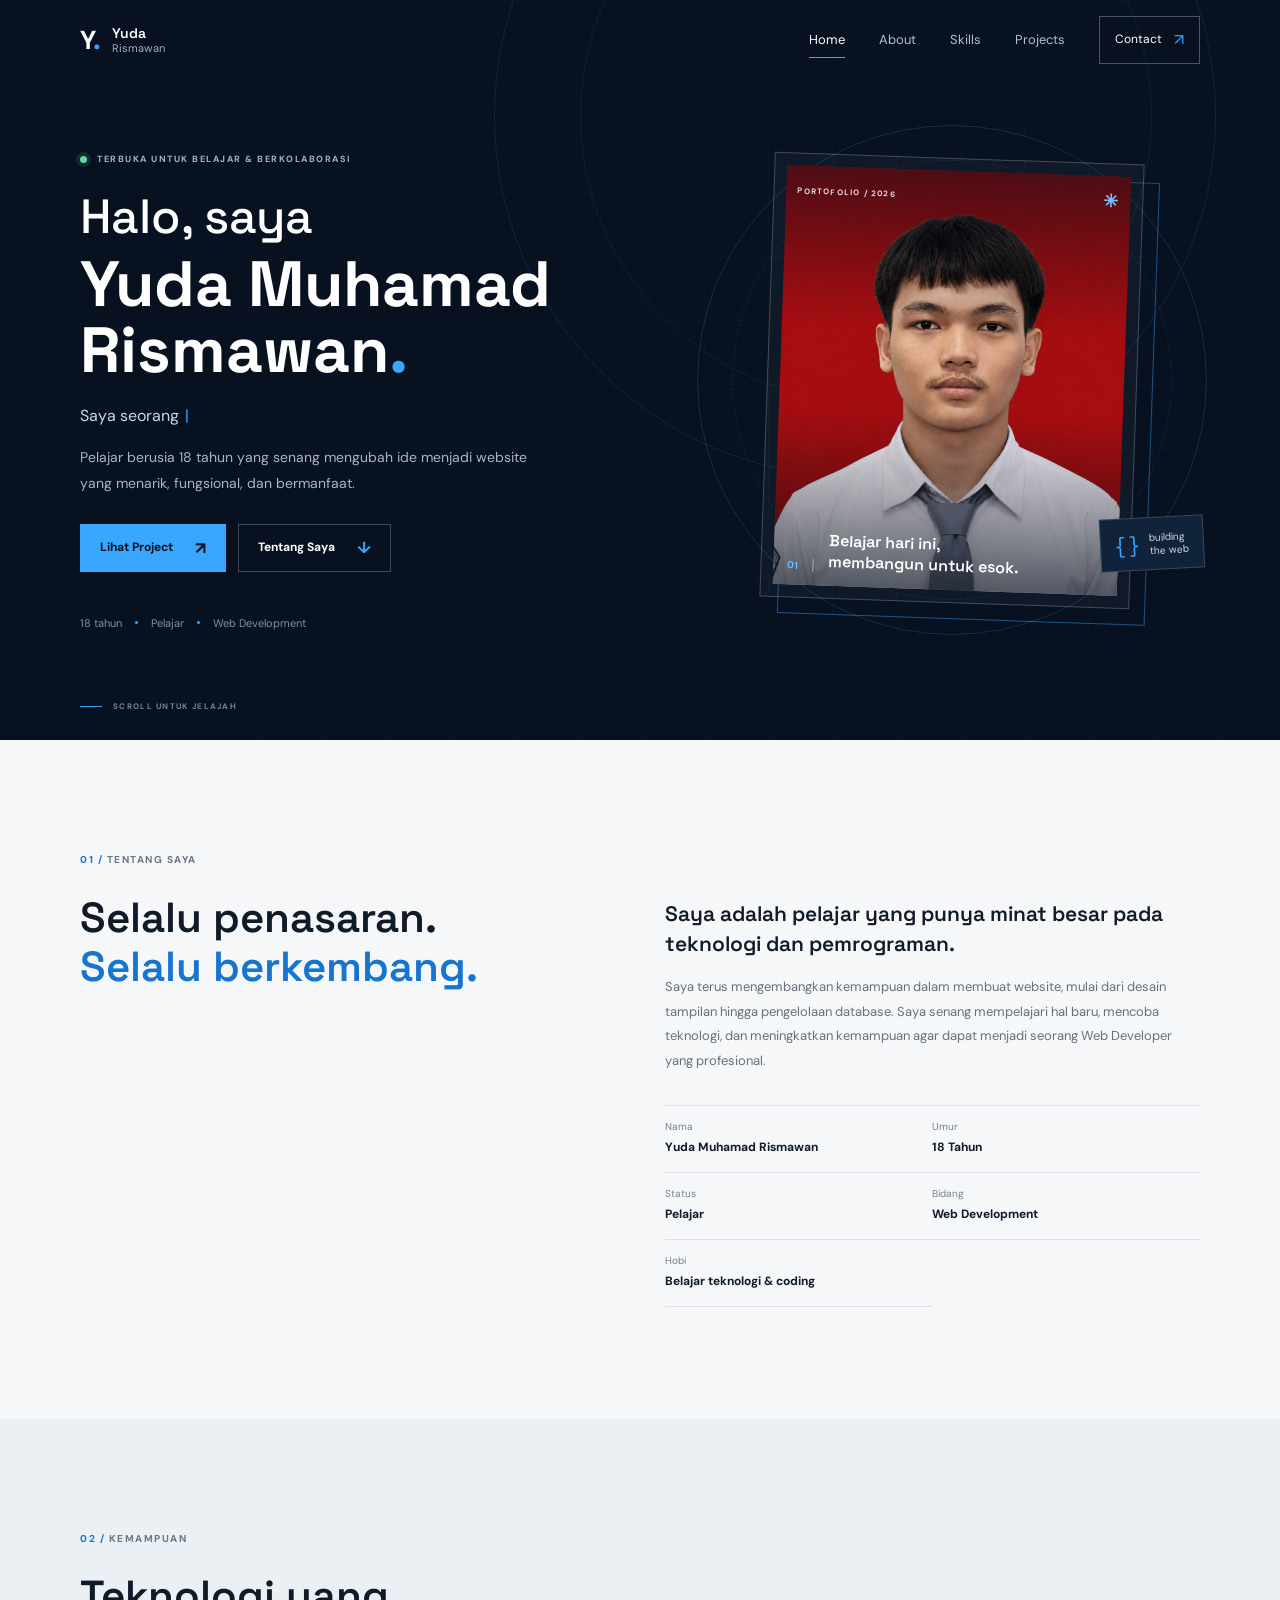
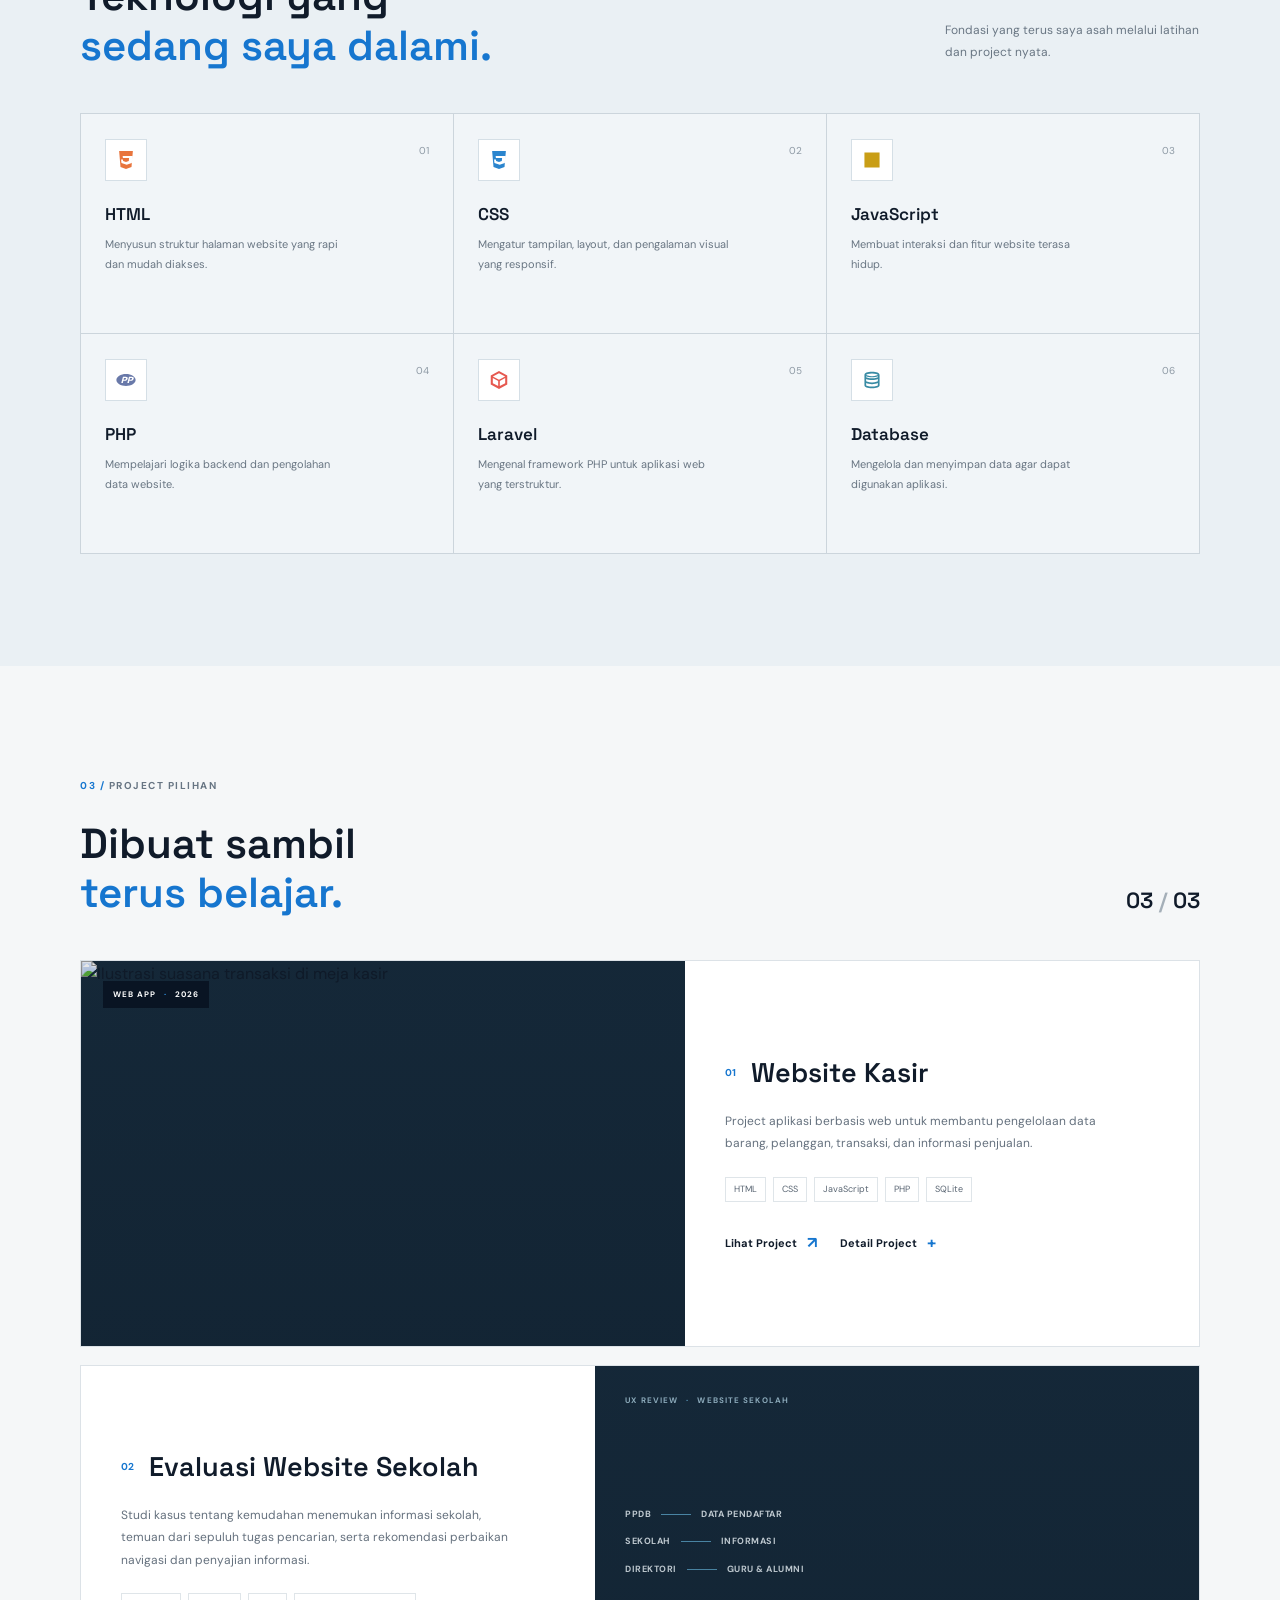
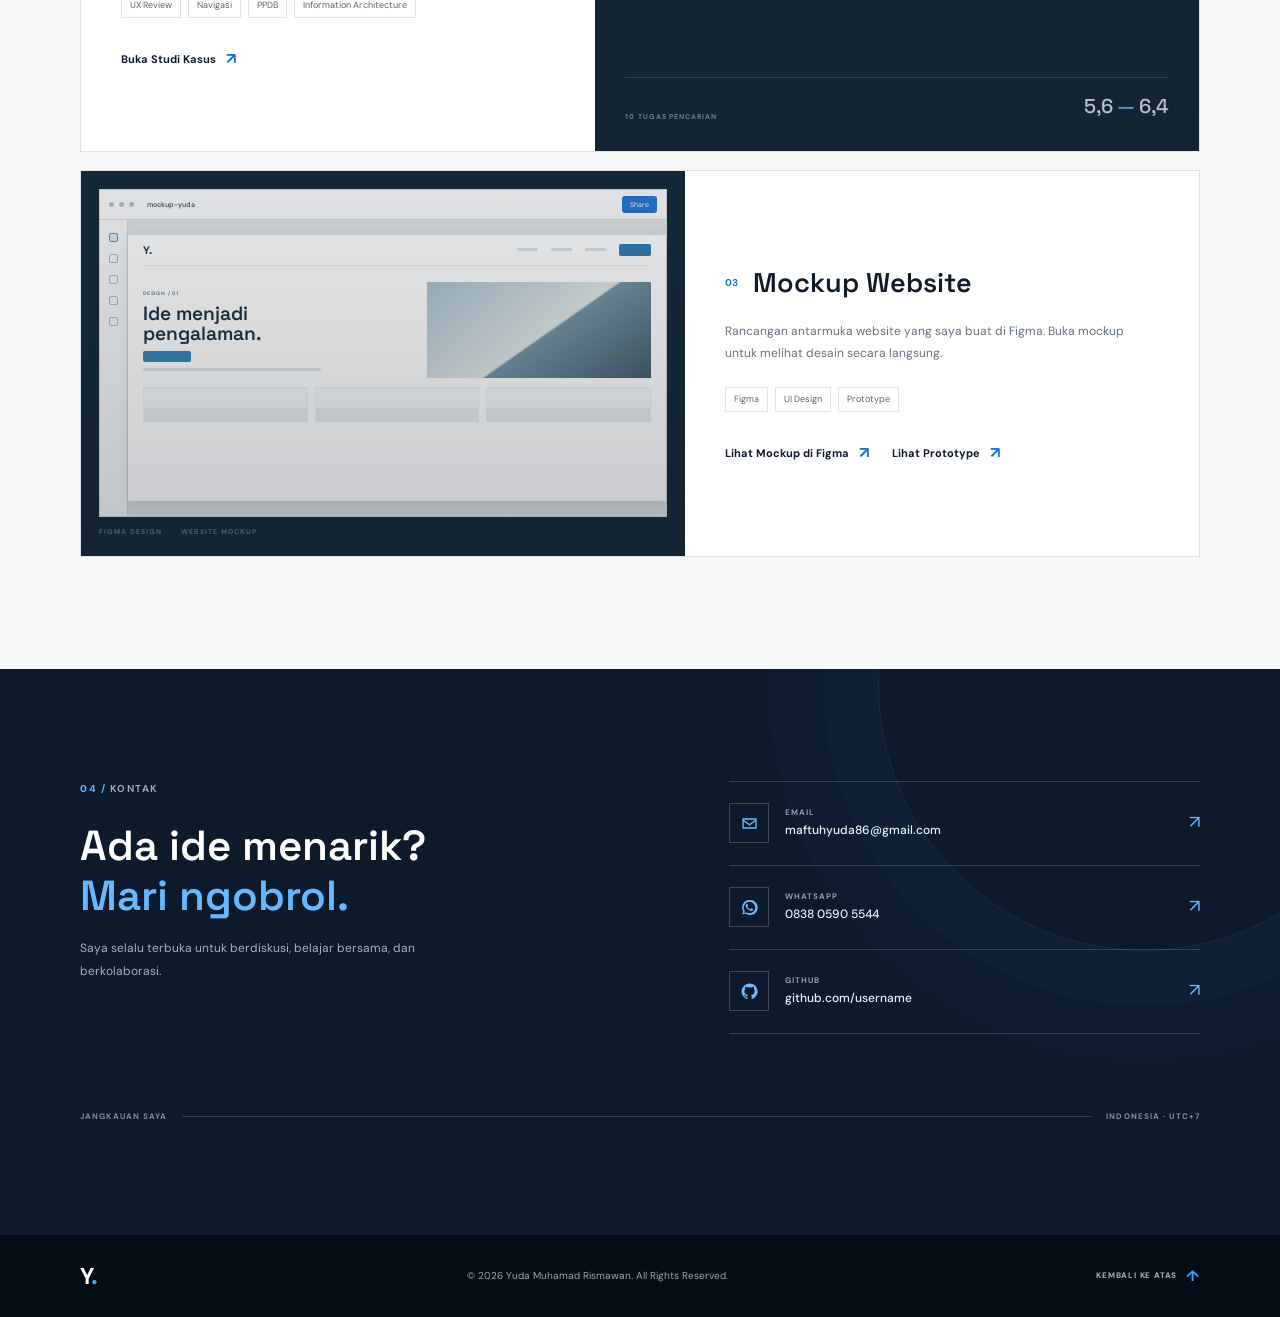
==== commit 3fd2b022: "Update print statement from 'Hello' to 'Goodbye'" ====
--- a/index.html
+++ b/index.html
@@ -181,6 +181,7 @@
             </ul>
             <div class="project-actions">
               <a class="text-link" href="https://www.figma.com/design/9gfjhnZruHwutriwpT872J/mockup-yuda?node-id=0-1&amp;m=dev&amp;t=o5ZyMCiv6JbD2y4I-1" target="_blank" rel="noopener noreferrer">Lihat Mockup di Figma <span aria-hidden="true">↗</span></a>
+              <a class="text-link" href="https://www.figma.com/proto/9gfjhnZruHwutriwpT872J/mockup-yuda?node-id=85-848&amp;t=w4HE1VTmU92abw7t-1&amp;scaling=min-zoom&amp;content-scaling=fixed&amp;page-id=0%3A1&amp;starting-point-node-id=90%3A2090" target="_blank" rel="noopener noreferrer">Lihat Prototype <span aria-hidden="true">↗</span></a>
             </div>
           </div>
         </article>
@@ -228,4 +229,4 @@
     <a class="button button-primary" href="kasir/index.html">Buka Website <span aria-hidden="true">↗</span></a>
   </dialog>
 </body>
-</html>+</html>
